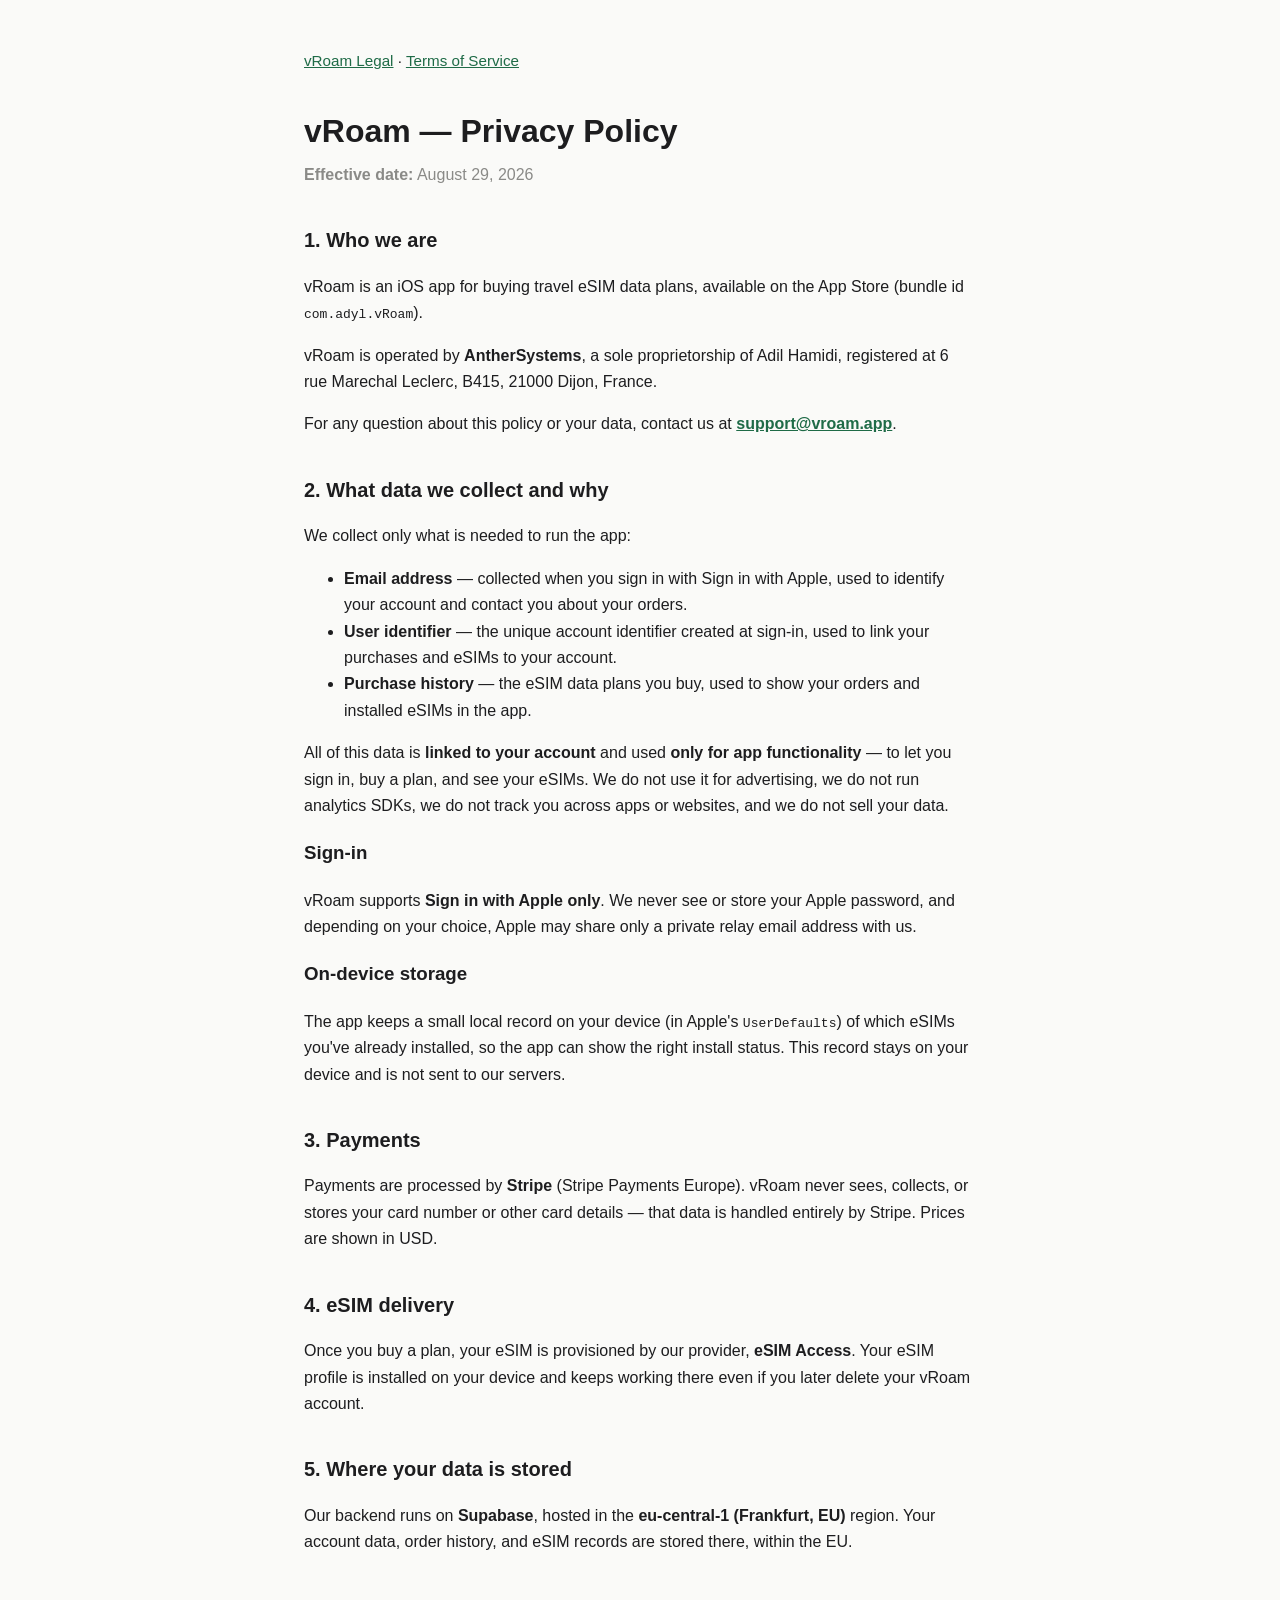
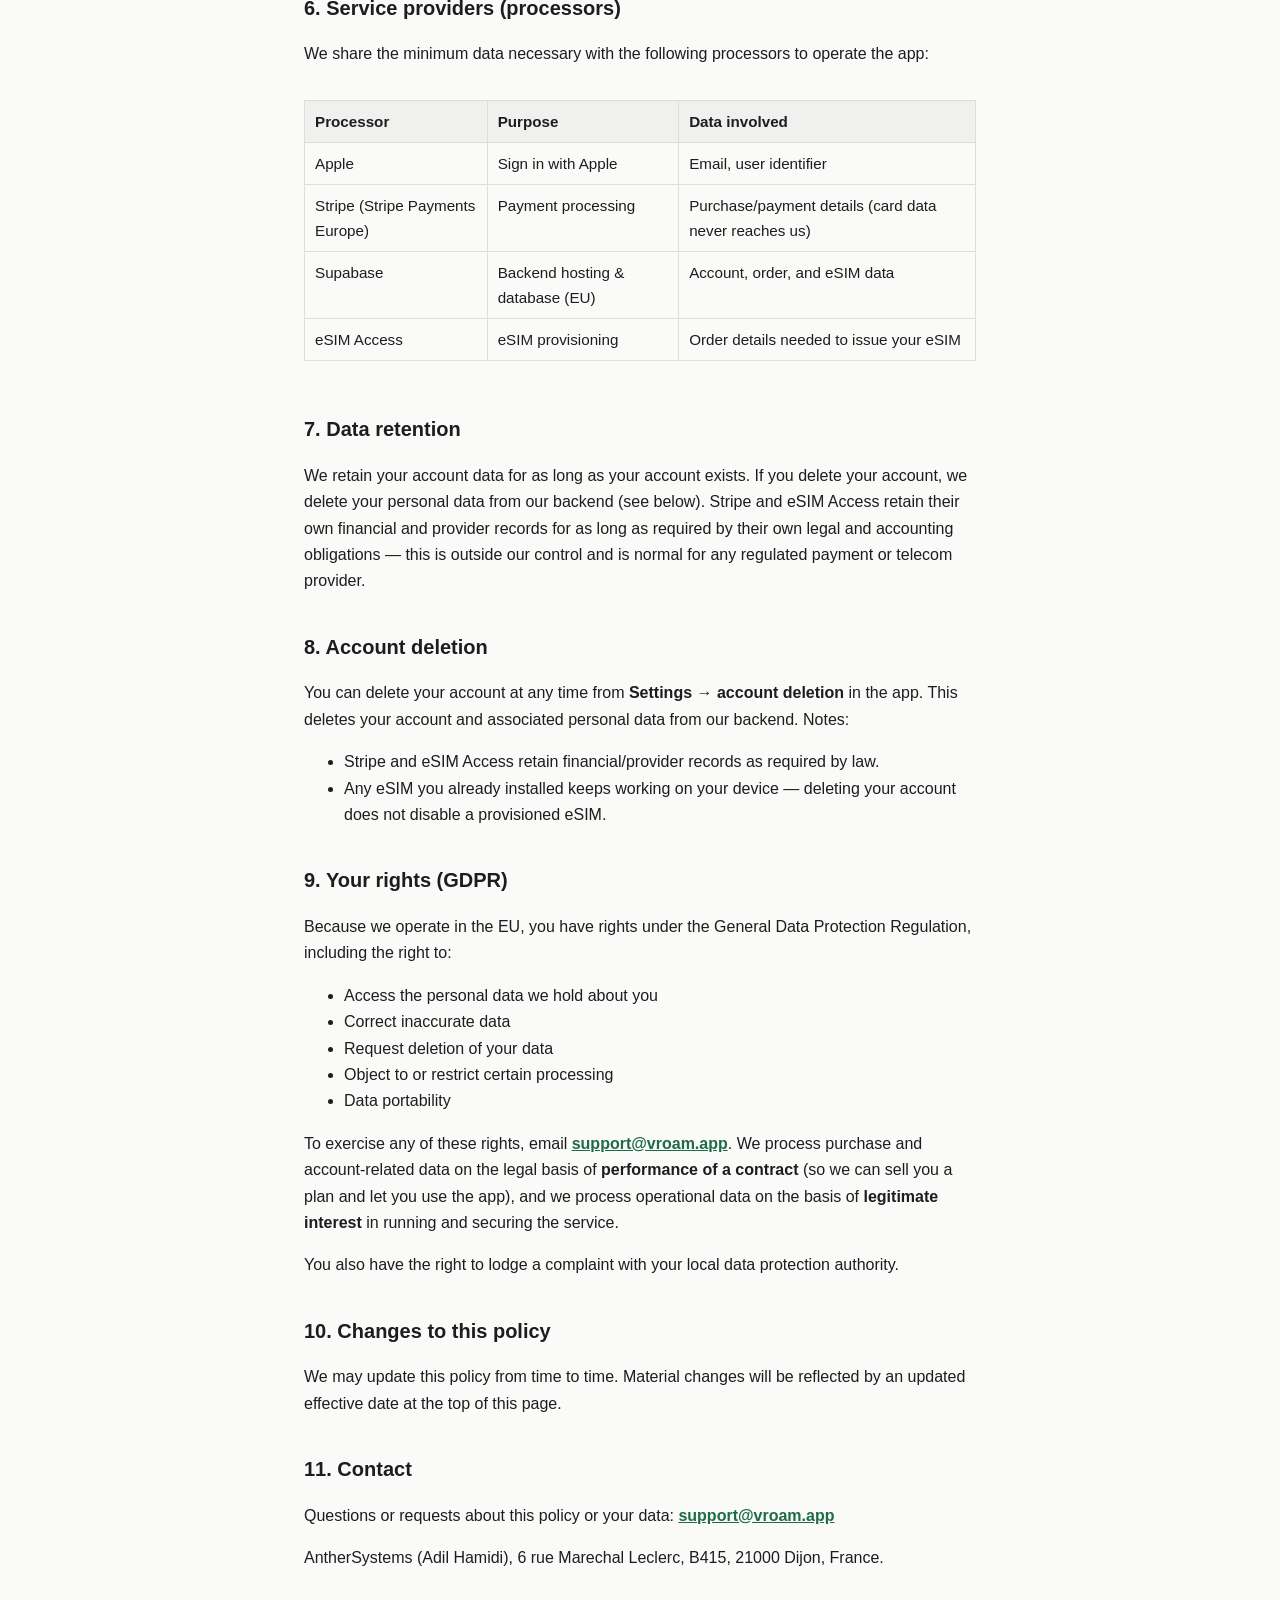
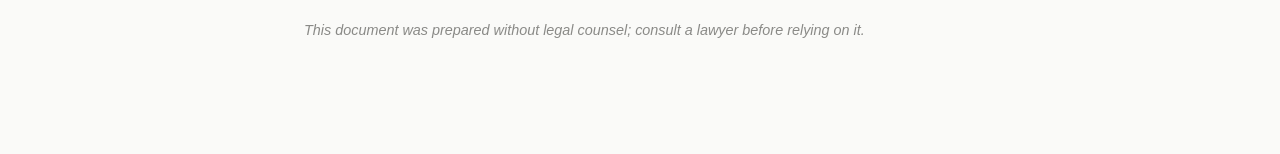
==== privacy.html @ 9c844764 "vRoam legal pages: privacy policy + terms of service" ====
<!DOCTYPE html>
<html lang="en">
<head>
<meta charset="utf-8">
<meta name="viewport" content="width=device-width, initial-scale=1">
<title>vRoam — Privacy Policy</title>
<link rel="stylesheet" href="style.css">
</head>
<body>
<main>
<nav class="nav"><a href="index.html">vRoam Legal</a> · <a href="terms.html">Terms of Service</a></nav>
<h1>vRoam — Privacy Policy</h1>
<p class="effective"><strong>Effective date:</strong> August 29, 2026</p>

<h2>1. Who we are</h2>
<p>vRoam is an iOS app for buying travel eSIM data plans, available on the App Store (bundle id <code>com.adyl.vRoam</code>).</p>
<p>vRoam is operated by <strong>AntherSystems</strong>, a sole proprietorship of Adil Hamidi, registered at 6 rue Marechal Leclerc, B415, 21000 Dijon, France.</p>
<p>For any question about this policy or your data, contact us at <a href="mailto:support@vroam.app"><strong>support@vroam.app</strong></a>.</p>

<h2>2. What data we collect and why</h2>
<p>We collect only what is needed to run the app:</p>
<ul>
<li><strong>Email address</strong> — collected when you sign in with Sign in with Apple, used to identify your account and contact you about your orders.</li>
<li><strong>User identifier</strong> — the unique account identifier created at sign-in, used to link your purchases and eSIMs to your account.</li>
<li><strong>Purchase history</strong> — the eSIM data plans you buy, used to show your orders and installed eSIMs in the app.</li>
</ul>
<p>All of this data is <strong>linked to your account</strong> and used <strong>only for app functionality</strong> — to let you sign in, buy a plan, and see your eSIMs. We do not use it for advertising, we do not run analytics SDKs, we do not track you across apps or websites, and we do not sell your data.</p>
<h3>Sign-in</h3>
<p>vRoam supports <strong>Sign in with Apple only</strong>. We never see or store your Apple password, and depending on your choice, Apple may share only a private relay email address with us.</p>
<h3>On-device storage</h3>
<p>The app keeps a small local record on your device (in Apple's <code>UserDefaults</code>) of which eSIMs you've already installed, so the app can show the right install status. This record stays on your device and is not sent to our servers.</p>

<h2>3. Payments</h2>
<p>Payments are processed by <strong>Stripe</strong> (Stripe Payments Europe). vRoam never sees, collects, or stores your card number or other card details — that data is handled entirely by Stripe. Prices are shown in USD.</p>

<h2>4. eSIM delivery</h2>
<p>Once you buy a plan, your eSIM is provisioned by our provider, <strong>eSIM Access</strong>. Your eSIM profile is installed on your device and keeps working there even if you later delete your vRoam account.</p>

<h2>5. Where your data is stored</h2>
<p>Our backend runs on <strong>Supabase</strong>, hosted in the <strong>eu-central-1 (Frankfurt, EU)</strong> region. Your account data, order history, and eSIM records are stored there, within the EU.</p>

<h2>6. Service providers (processors)</h2>
<p>We share the minimum data necessary with the following processors to operate the app:</p>
<div class="table-wrap">
<table>
<tr><th>Processor</th><th>Purpose</th><th>Data involved</th></tr>
<tr><td>Apple</td><td>Sign in with Apple</td><td>Email, user identifier</td></tr>
<tr><td>Stripe (Stripe Payments Europe)</td><td>Payment processing</td><td>Purchase/payment details (card data never reaches us)</td></tr>
<tr><td>Supabase</td><td>Backend hosting &amp; database (EU)</td><td>Account, order, and eSIM data</td></tr>
<tr><td>eSIM Access</td><td>eSIM provisioning</td><td>Order details needed to issue your eSIM</td></tr>
</table>
</div>

<h2>7. Data retention</h2>
<p>We retain your account data for as long as your account exists. If you delete your account, we delete your personal data from our backend (see below). Stripe and eSIM Access retain their own financial and provider records for as long as required by their own legal and accounting obligations — this is outside our control and is normal for any regulated payment or telecom provider.</p>

<h2>8. Account deletion</h2>
<p>You can delete your account at any time from <strong>Settings → account deletion</strong> in the app. This deletes your account and associated personal data from our backend. Notes:</p>
<ul>
<li>Stripe and eSIM Access retain financial/provider records as required by law.</li>
<li>Any eSIM you already installed keeps working on your device — deleting your account does not disable a provisioned eSIM.</li>
</ul>

<h2>9. Your rights (GDPR)</h2>
<p>Because we operate in the EU, you have rights under the General Data Protection Regulation, including the right to:</p>
<ul>
<li>Access the personal data we hold about you</li>
<li>Correct inaccurate data</li>
<li>Request deletion of your data</li>
<li>Object to or restrict certain processing</li>
<li>Data portability</li>
</ul>
<p>To exercise any of these rights, email <a href="mailto:support@vroam.app"><strong>support@vroam.app</strong></a>. We process purchase and account-related data on the legal basis of <strong>performance of a contract</strong> (so we can sell you a plan and let you use the app), and we process operational data on the basis of <strong>legitimate interest</strong> in running and securing the service.</p>
<p>You also have the right to lodge a complaint with your local data protection authority.</p>

<h2>10. Changes to this policy</h2>
<p>We may update this policy from time to time. Material changes will be reflected by an updated effective date at the top of this page.</p>

<h2>11. Contact</h2>
<p>Questions or requests about this policy or your data: <a href="mailto:support@vroam.app"><strong>support@vroam.app</strong></a></p>
<p>AntherSystems (Adil Hamidi), 6 rue Marechal Leclerc, B415, 21000 Dijon, France.</p>

<p class="disclaimer">This document was prepared without legal counsel; consult a lawyer before relying on it.</p>
</main>
</body>
</html>
---- style.css ----
:root { color-scheme: light dark; }
* { box-sizing: border-box; }
body {
  margin: 0;
  font-family: -apple-system, BlinkMacSystemFont, "Segoe UI", Roboto, Helvetica, Arial, sans-serif;
  line-height: 1.65;
  color: #1d1d1f;
  background: #fafaf8;
}
@media (prefers-color-scheme: dark) {
  body { color: #e8e8e6; background: #161615; }
  a { color: #7fb69b; }
  table, th, td { border-color: #3a3a38 !important; }
  th { background: #242422 !important; }
  .footer, .disclaimer { color: #9a9a97 !important; }
}
main { max-width: 720px; margin: 0 auto; padding: 48px 24px 96px; }
h1 { font-size: 2rem; margin-bottom: 0.25rem; }
h2 { font-size: 1.25rem; margin-top: 2.25rem; }
a { color: #1f6b47; }
.effective { color: #8a8a87; margin-top: 0; }
table { border-collapse: collapse; width: 100%; margin: 1rem 0; font-size: 0.95rem; }
th, td { border: 1px solid #ddd; padding: 8px 10px; text-align: left; vertical-align: top; }
th { background: #f0f0ee; }
.table-wrap { overflow-x: auto; }
.nav { margin-bottom: 2rem; font-size: 0.95rem; }
.disclaimer { margin-top: 3rem; font-style: italic; color: #8a8a87; font-size: 0.9rem; }
.footer { margin-top: 1rem; color: #8a8a87; font-size: 0.9rem; }
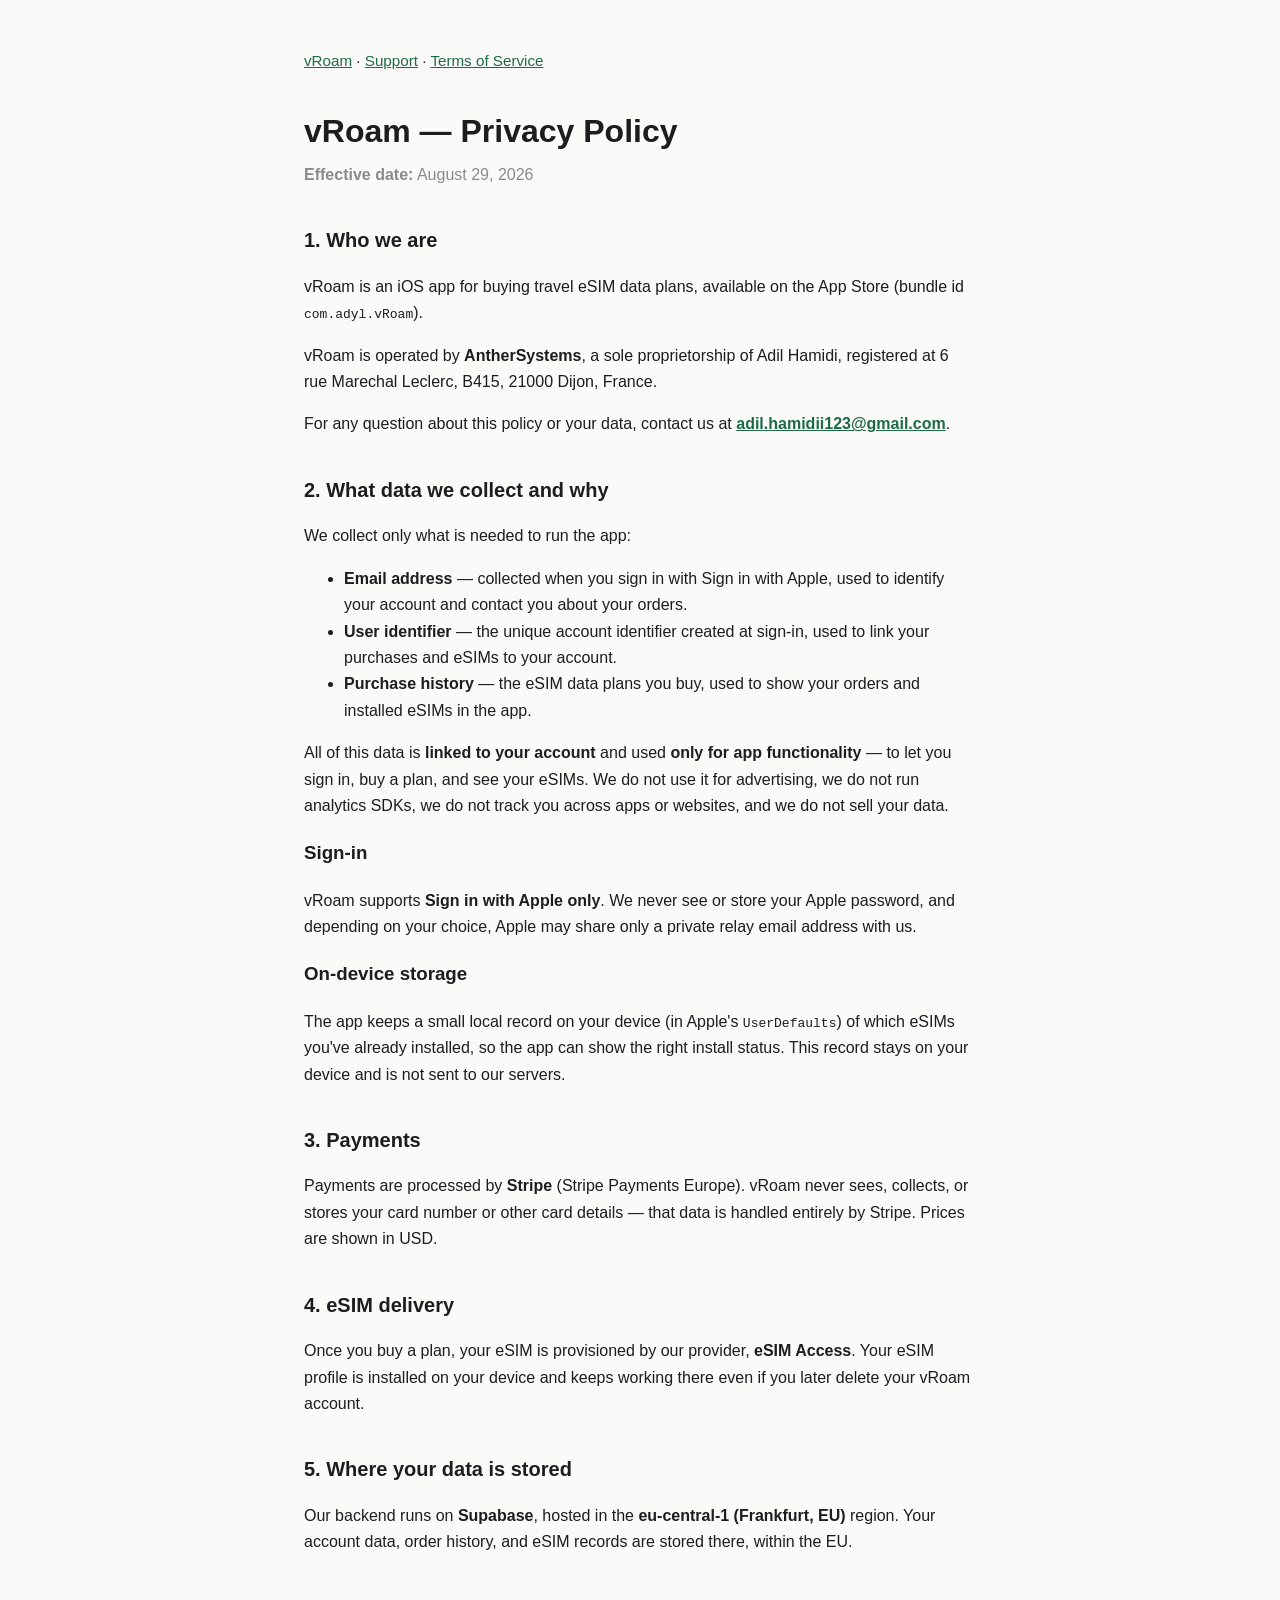
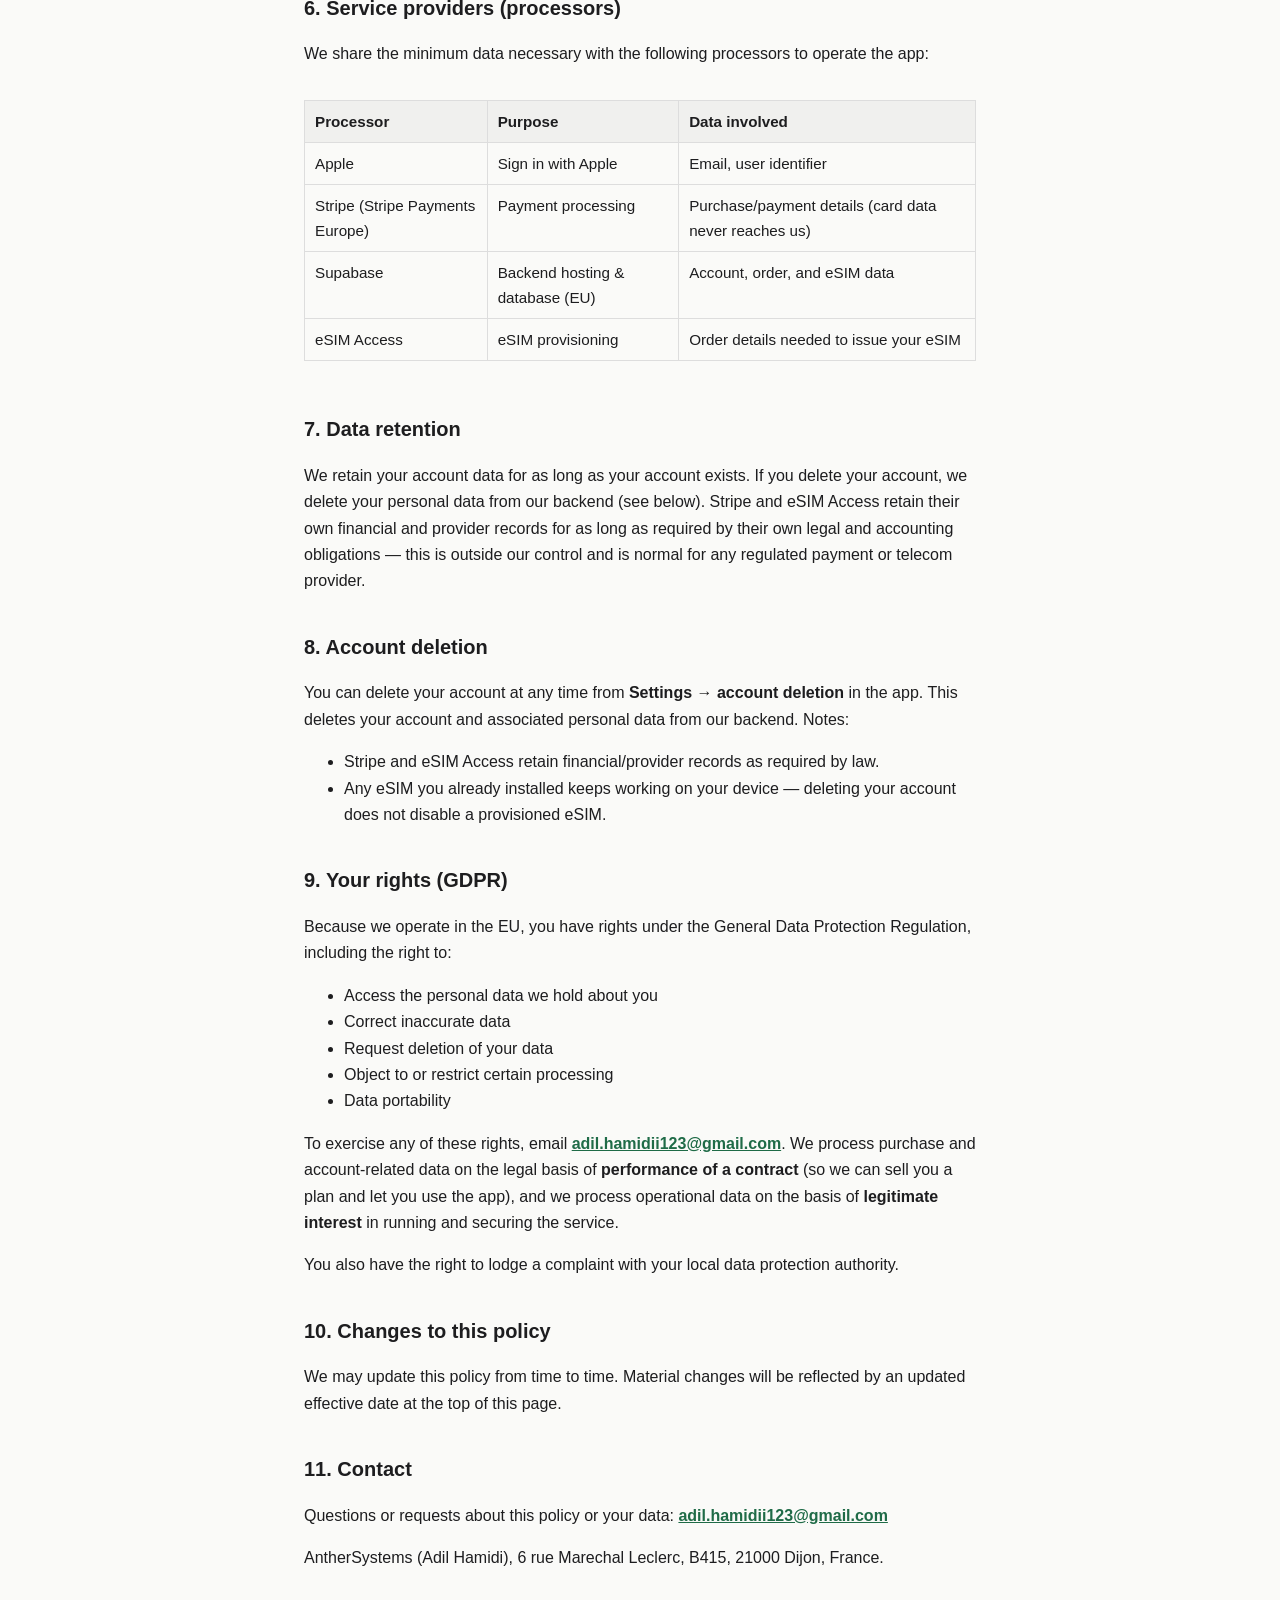
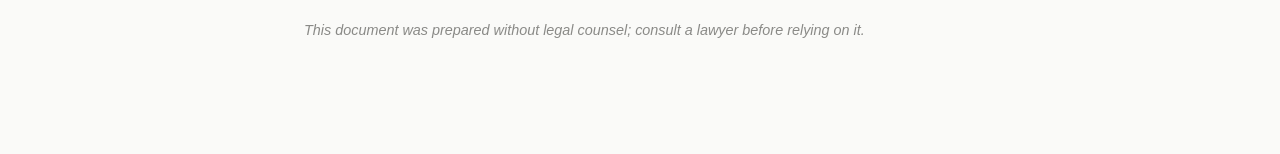
==== commit 4f0c0caa: "feat: add support page; fix unreachable contact email The privacy policy and terms both directed use" ====
--- a/privacy.html
+++ b/privacy.html
@@ -8,14 +8,14 @@
 </head>
 <body>
 <main>
-<nav class="nav"><a href="index.html">vRoam Legal</a> · <a href="terms.html">Terms of Service</a></nav>
+<nav class="nav"><a href="index.html">vRoam</a> · <a href="support.html">Support</a> · <a href="terms.html">Terms of Service</a></nav>
 <h1>vRoam — Privacy Policy</h1>
 <p class="effective"><strong>Effective date:</strong> August 29, 2026</p>
 
 <h2>1. Who we are</h2>
 <p>vRoam is an iOS app for buying travel eSIM data plans, available on the App Store (bundle id <code>com.adyl.vRoam</code>).</p>
 <p>vRoam is operated by <strong>AntherSystems</strong>, a sole proprietorship of Adil Hamidi, registered at 6 rue Marechal Leclerc, B415, 21000 Dijon, France.</p>
-<p>For any question about this policy or your data, contact us at <a href="mailto:support@vroam.app"><strong>support@vroam.app</strong></a>.</p>
+<p>For any question about this policy or your data, contact us at <a href="mailto:adil.hamidii123@gmail.com"><strong>adil.hamidii123@gmail.com</strong></a>.</p>
 
 <h2>2. What data we collect and why</h2>
 <p>We collect only what is needed to run the app:</p>
@@ -70,14 +70,14 @@
 <li>Object to or restrict certain processing</li>
 <li>Data portability</li>
 </ul>
-<p>To exercise any of these rights, email <a href="mailto:support@vroam.app"><strong>support@vroam.app</strong></a>. We process purchase and account-related data on the legal basis of <strong>performance of a contract</strong> (so we can sell you a plan and let you use the app), and we process operational data on the basis of <strong>legitimate interest</strong> in running and securing the service.</p>
+<p>To exercise any of these rights, email <a href="mailto:adil.hamidii123@gmail.com"><strong>adil.hamidii123@gmail.com</strong></a>. We process purchase and account-related data on the legal basis of <strong>performance of a contract</strong> (so we can sell you a plan and let you use the app), and we process operational data on the basis of <strong>legitimate interest</strong> in running and securing the service.</p>
 <p>You also have the right to lodge a complaint with your local data protection authority.</p>
 
 <h2>10. Changes to this policy</h2>
 <p>We may update this policy from time to time. Material changes will be reflected by an updated effective date at the top of this page.</p>
 
 <h2>11. Contact</h2>
-<p>Questions or requests about this policy or your data: <a href="mailto:support@vroam.app"><strong>support@vroam.app</strong></a></p>
+<p>Questions or requests about this policy or your data: <a href="mailto:adil.hamidii123@gmail.com"><strong>adil.hamidii123@gmail.com</strong></a></p>
 <p>AntherSystems (Adil Hamidi), 6 rue Marechal Leclerc, B415, 21000 Dijon, France.</p>
 
 <p class="disclaimer">This document was prepared without legal counsel; consult a lawyer before relying on it.</p>
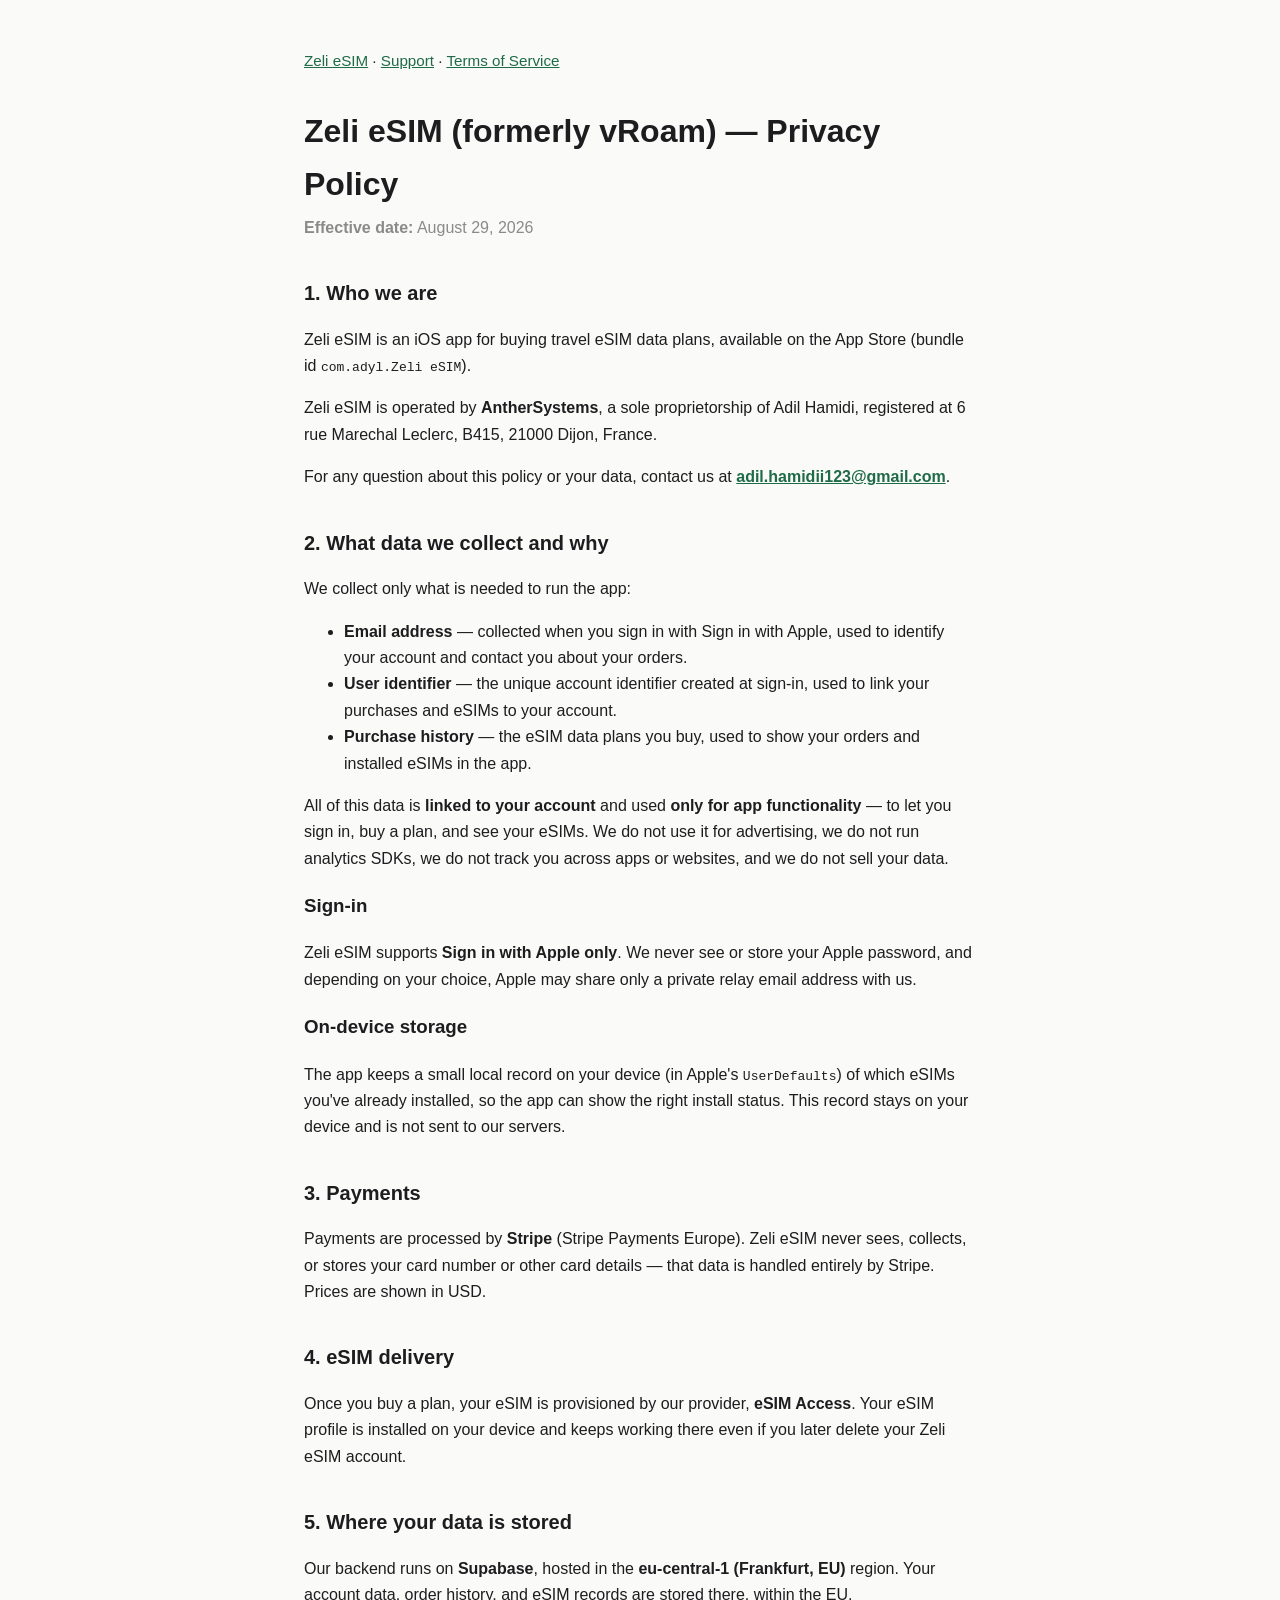
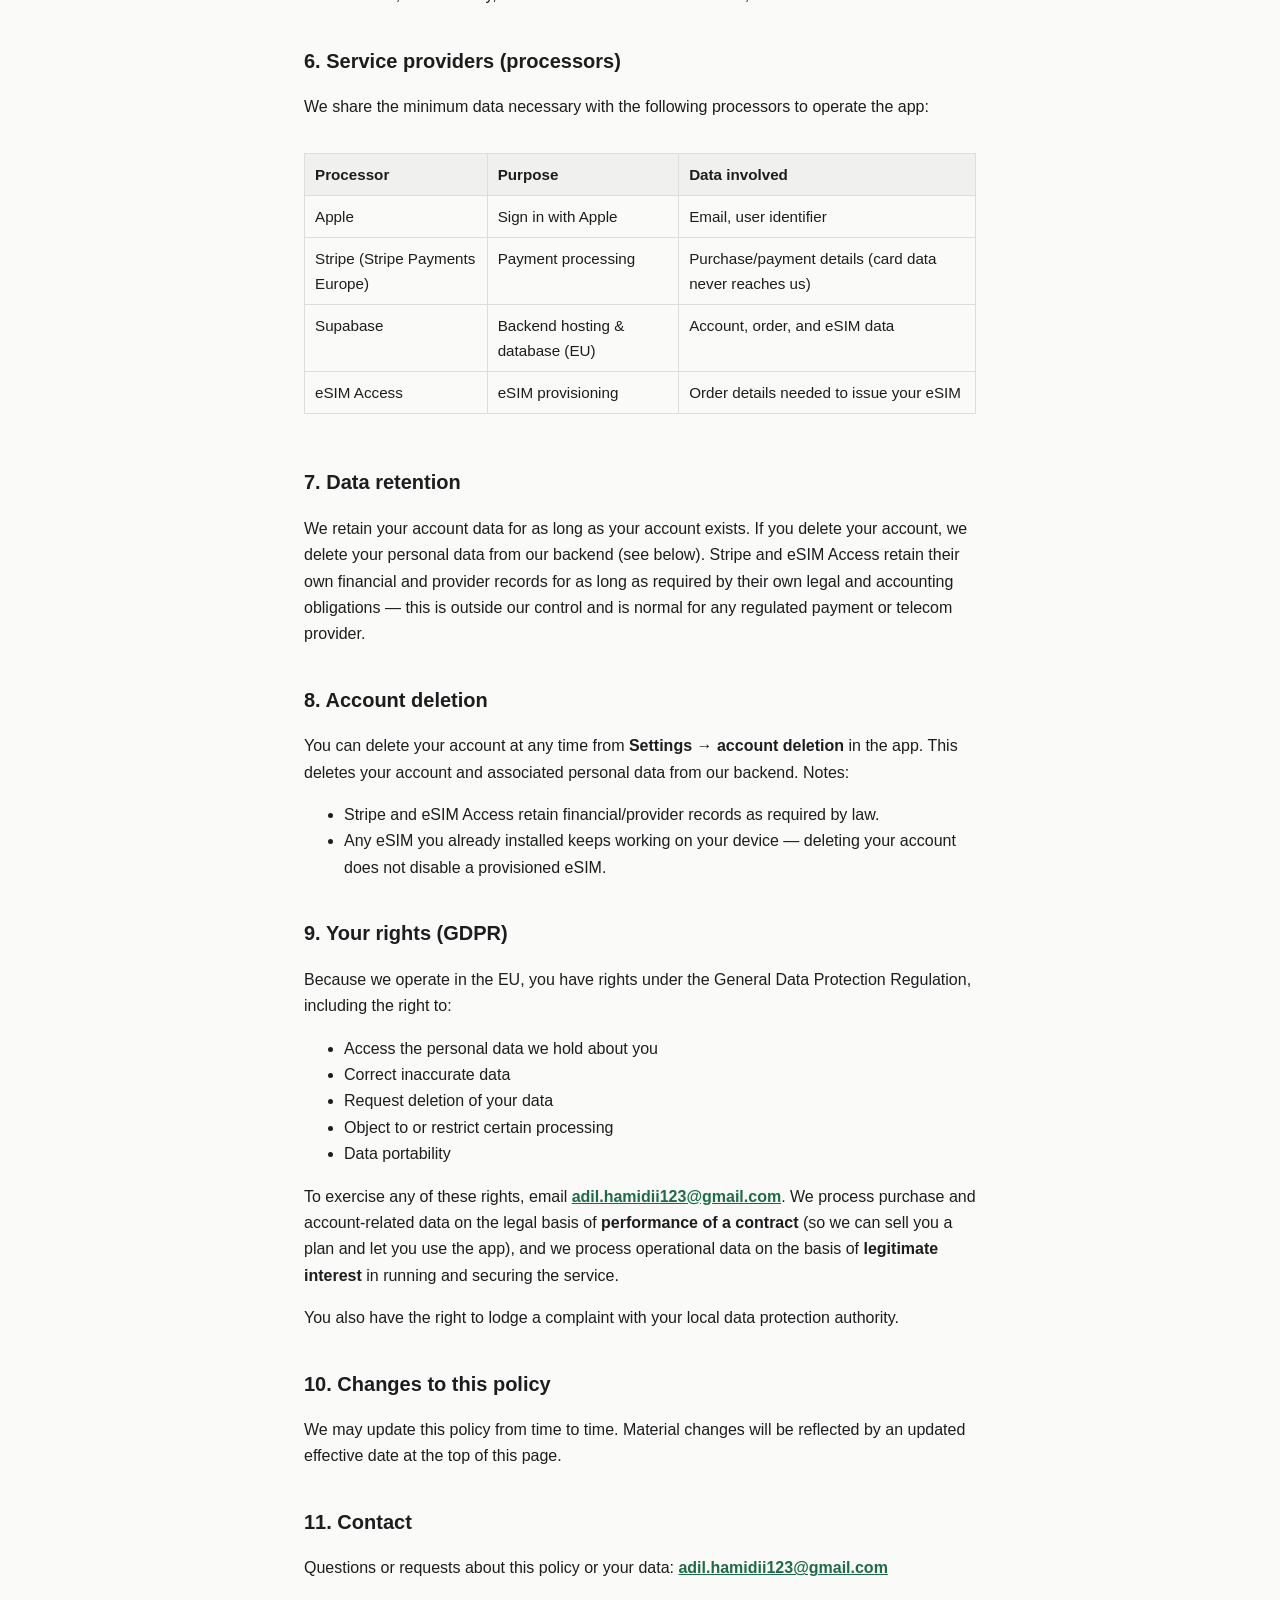
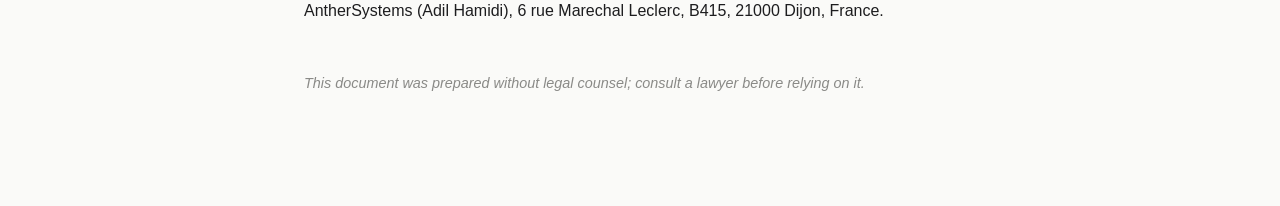
==== commit 457ecaa8: "Rename the app to Zeli eSIM (formerly vRoam); URLs unchanged Co-Authored-By: Claude Opus 5.5 (1M con" ====
--- a/privacy.html
+++ b/privacy.html
@@ -3,18 +3,18 @@
 <head>
 <meta charset="utf-8">
 <meta name="viewport" content="width=device-width, initial-scale=1">
-<title>vRoam — Privacy Policy</title>
+<title>Zeli eSIM — Privacy Policy</title>
 <link rel="stylesheet" href="style.css">
 </head>
 <body>
 <main>
-<nav class="nav"><a href="index.html">vRoam</a> · <a href="support.html">Support</a> · <a href="terms.html">Terms of Service</a></nav>
-<h1>vRoam — Privacy Policy</h1>
+<nav class="nav"><a href="index.html">Zeli eSIM</a> · <a href="support.html">Support</a> · <a href="terms.html">Terms of Service</a></nav>
+<h1>Zeli eSIM (formerly vRoam) — Privacy Policy</h1>
 <p class="effective"><strong>Effective date:</strong> August 29, 2026</p>
 
 <h2>1. Who we are</h2>
-<p>vRoam is an iOS app for buying travel eSIM data plans, available on the App Store (bundle id <code>com.adyl.vRoam</code>).</p>
-<p>vRoam is operated by <strong>AntherSystems</strong>, a sole proprietorship of Adil Hamidi, registered at 6 rue Marechal Leclerc, B415, 21000 Dijon, France.</p>
+<p>Zeli eSIM is an iOS app for buying travel eSIM data plans, available on the App Store (bundle id <code>com.adyl.Zeli eSIM</code>).</p>
+<p>Zeli eSIM is operated by <strong>AntherSystems</strong>, a sole proprietorship of Adil Hamidi, registered at 6 rue Marechal Leclerc, B415, 21000 Dijon, France.</p>
 <p>For any question about this policy or your data, contact us at <a href="mailto:adil.hamidii123@gmail.com"><strong>adil.hamidii123@gmail.com</strong></a>.</p>
 
 <h2>2. What data we collect and why</h2>
@@ -26,15 +26,15 @@
 </ul>
 <p>All of this data is <strong>linked to your account</strong> and used <strong>only for app functionality</strong> — to let you sign in, buy a plan, and see your eSIMs. We do not use it for advertising, we do not run analytics SDKs, we do not track you across apps or websites, and we do not sell your data.</p>
 <h3>Sign-in</h3>
-<p>vRoam supports <strong>Sign in with Apple only</strong>. We never see or store your Apple password, and depending on your choice, Apple may share only a private relay email address with us.</p>
+<p>Zeli eSIM supports <strong>Sign in with Apple only</strong>. We never see or store your Apple password, and depending on your choice, Apple may share only a private relay email address with us.</p>
 <h3>On-device storage</h3>
 <p>The app keeps a small local record on your device (in Apple's <code>UserDefaults</code>) of which eSIMs you've already installed, so the app can show the right install status. This record stays on your device and is not sent to our servers.</p>
 
 <h2>3. Payments</h2>
-<p>Payments are processed by <strong>Stripe</strong> (Stripe Payments Europe). vRoam never sees, collects, or stores your card number or other card details — that data is handled entirely by Stripe. Prices are shown in USD.</p>
+<p>Payments are processed by <strong>Stripe</strong> (Stripe Payments Europe). Zeli eSIM never sees, collects, or stores your card number or other card details — that data is handled entirely by Stripe. Prices are shown in USD.</p>
 
 <h2>4. eSIM delivery</h2>
-<p>Once you buy a plan, your eSIM is provisioned by our provider, <strong>eSIM Access</strong>. Your eSIM profile is installed on your device and keeps working there even if you later delete your vRoam account.</p>
+<p>Once you buy a plan, your eSIM is provisioned by our provider, <strong>eSIM Access</strong>. Your eSIM profile is installed on your device and keeps working there even if you later delete your Zeli eSIM account.</p>
 
 <h2>5. Where your data is stored</h2>
 <p>Our backend runs on <strong>Supabase</strong>, hosted in the <strong>eu-central-1 (Frankfurt, EU)</strong> region. Your account data, order history, and eSIM records are stored there, within the EU.</p>
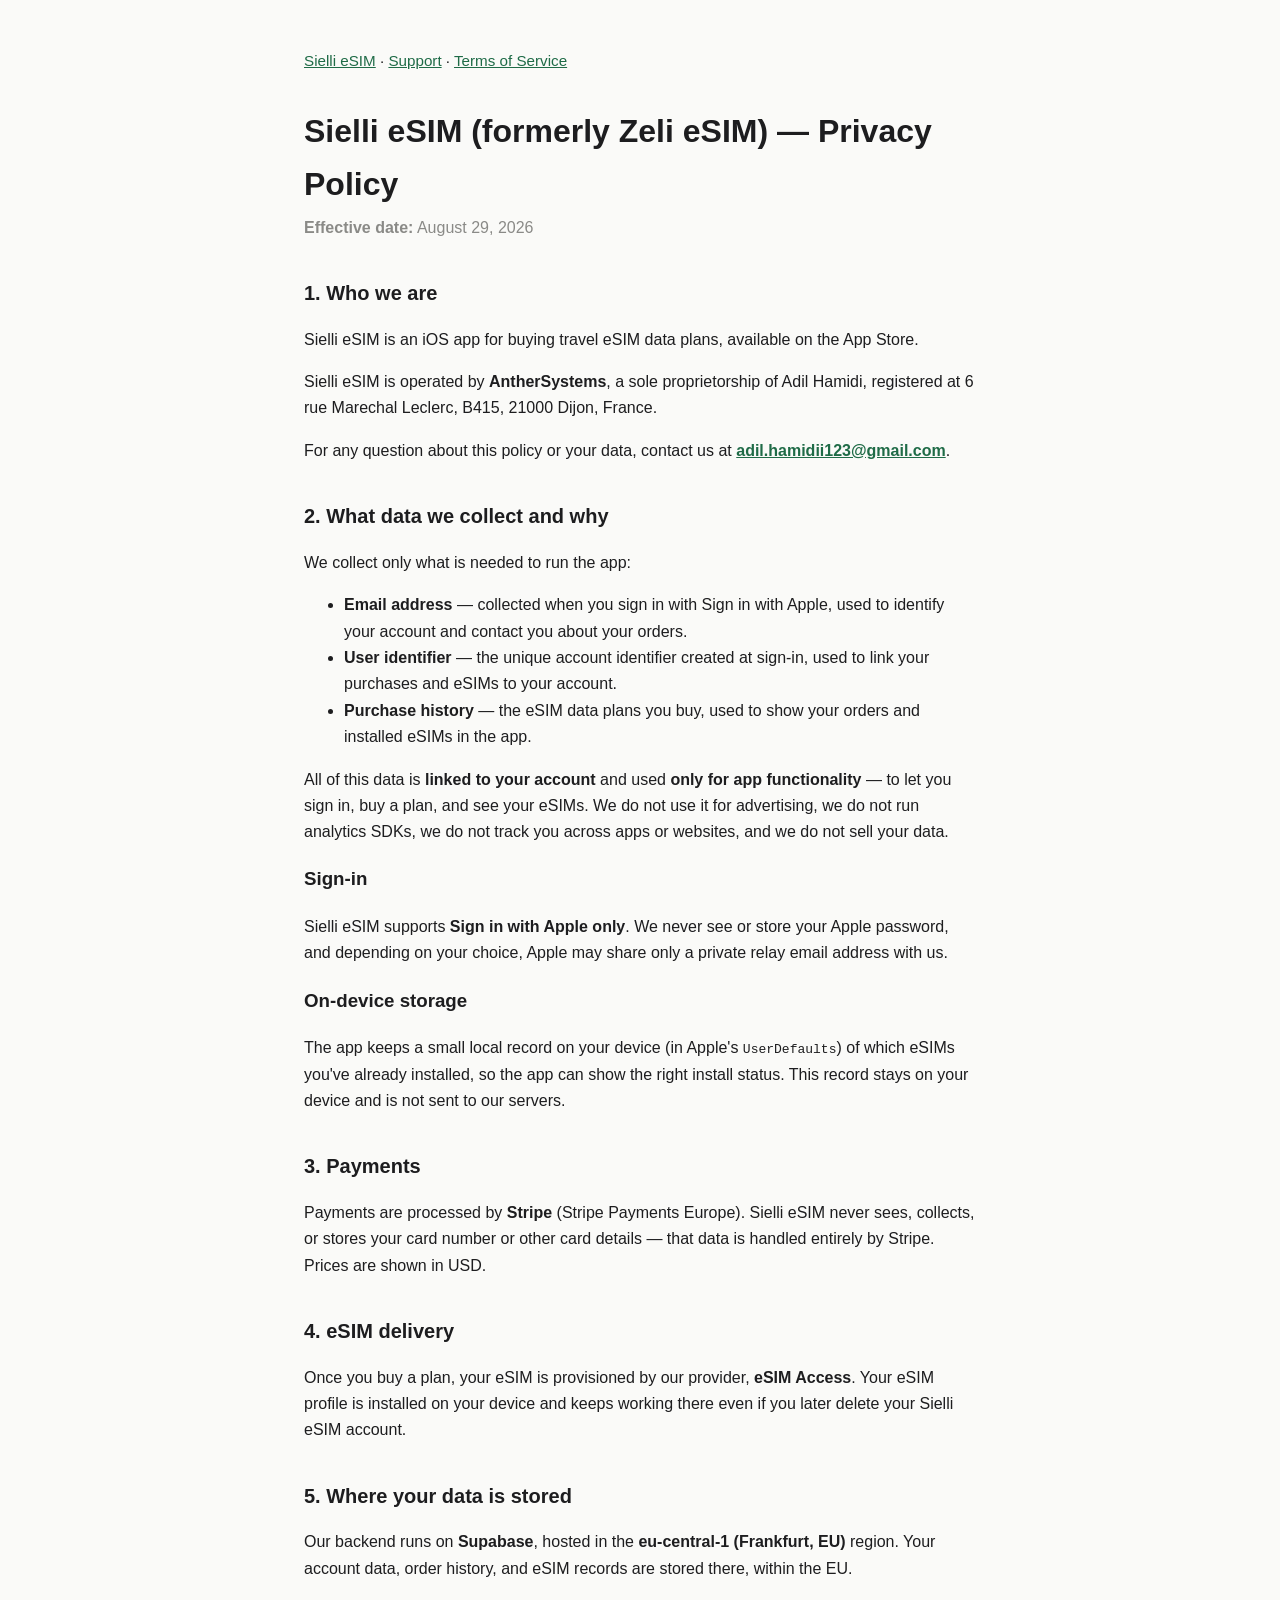
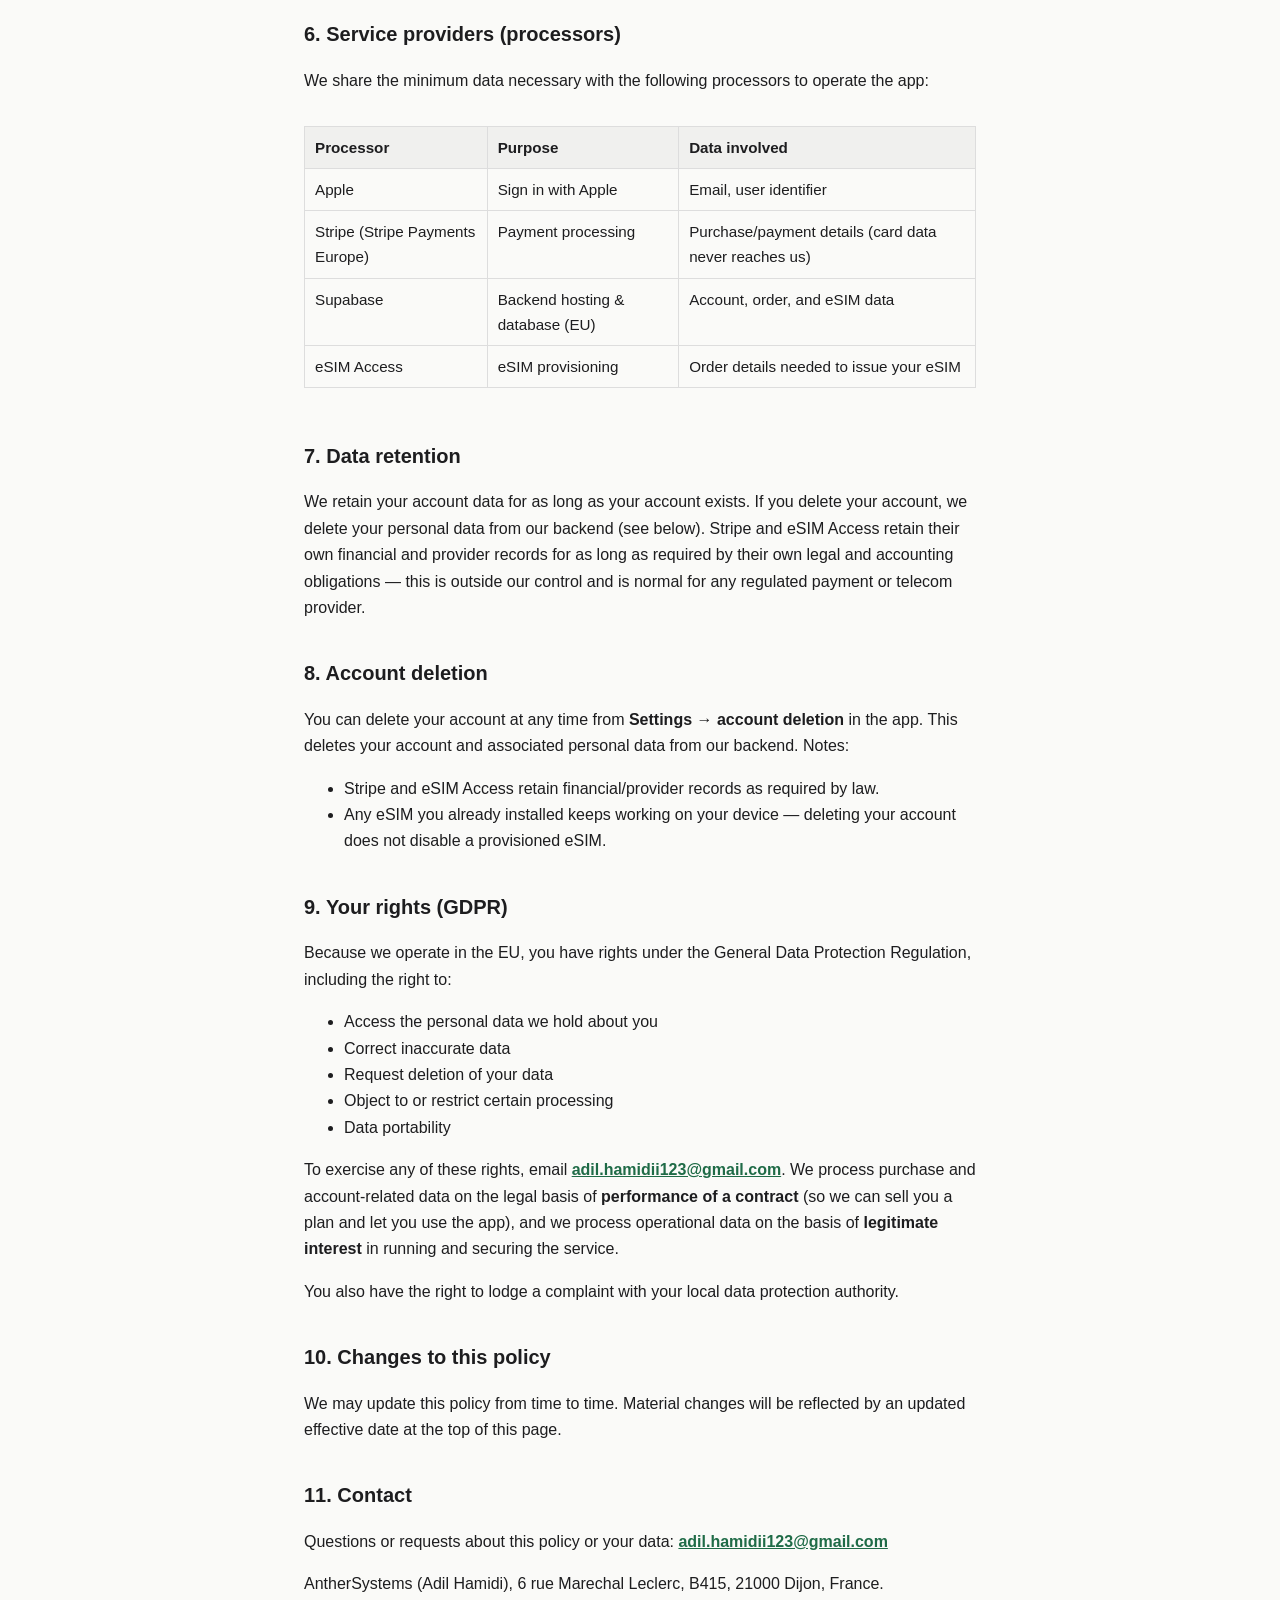
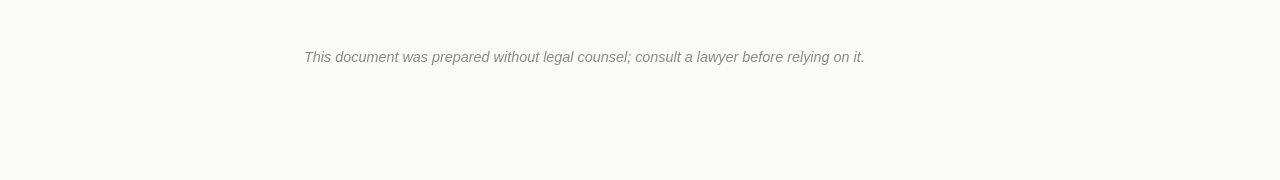
==== commit 014a00c0: "Retitle legal pages to Sielli eSIM (formerly Zeli eSIM); drop the vRoam name Product name only; URLs" ====
--- a/privacy.html
+++ b/privacy.html
@@ -3,18 +3,18 @@
 <head>
 <meta charset="utf-8">
 <meta name="viewport" content="width=device-width, initial-scale=1">
-<title>Zeli eSIM — Privacy Policy</title>
+<title>Sielli eSIM — Privacy Policy</title>
 <link rel="stylesheet" href="style.css">
 </head>
 <body>
 <main>
-<nav class="nav"><a href="index.html">Zeli eSIM</a> · <a href="support.html">Support</a> · <a href="terms.html">Terms of Service</a></nav>
-<h1>Zeli eSIM (formerly vRoam) — Privacy Policy</h1>
+<nav class="nav"><a href="index.html">Sielli eSIM</a> · <a href="support.html">Support</a> · <a href="terms.html">Terms of Service</a></nav>
+<h1>Sielli eSIM (formerly Zeli eSIM) — Privacy Policy</h1>
 <p class="effective"><strong>Effective date:</strong> August 29, 2026</p>
 
 <h2>1. Who we are</h2>
-<p>Zeli eSIM is an iOS app for buying travel eSIM data plans, available on the App Store (bundle id <code>com.adyl.Zeli eSIM</code>).</p>
-<p>Zeli eSIM is operated by <strong>AntherSystems</strong>, a sole proprietorship of Adil Hamidi, registered at 6 rue Marechal Leclerc, B415, 21000 Dijon, France.</p>
+<p>Sielli eSIM is an iOS app for buying travel eSIM data plans, available on the App Store.</p>
+<p>Sielli eSIM is operated by <strong>AntherSystems</strong>, a sole proprietorship of Adil Hamidi, registered at 6 rue Marechal Leclerc, B415, 21000 Dijon, France.</p>
 <p>For any question about this policy or your data, contact us at <a href="mailto:adil.hamidii123@gmail.com"><strong>adil.hamidii123@gmail.com</strong></a>.</p>
 
 <h2>2. What data we collect and why</h2>
@@ -26,15 +26,15 @@
 </ul>
 <p>All of this data is <strong>linked to your account</strong> and used <strong>only for app functionality</strong> — to let you sign in, buy a plan, and see your eSIMs. We do not use it for advertising, we do not run analytics SDKs, we do not track you across apps or websites, and we do not sell your data.</p>
 <h3>Sign-in</h3>
-<p>Zeli eSIM supports <strong>Sign in with Apple only</strong>. We never see or store your Apple password, and depending on your choice, Apple may share only a private relay email address with us.</p>
+<p>Sielli eSIM supports <strong>Sign in with Apple only</strong>. We never see or store your Apple password, and depending on your choice, Apple may share only a private relay email address with us.</p>
 <h3>On-device storage</h3>
 <p>The app keeps a small local record on your device (in Apple's <code>UserDefaults</code>) of which eSIMs you've already installed, so the app can show the right install status. This record stays on your device and is not sent to our servers.</p>
 
 <h2>3. Payments</h2>
-<p>Payments are processed by <strong>Stripe</strong> (Stripe Payments Europe). Zeli eSIM never sees, collects, or stores your card number or other card details — that data is handled entirely by Stripe. Prices are shown in USD.</p>
+<p>Payments are processed by <strong>Stripe</strong> (Stripe Payments Europe). Sielli eSIM never sees, collects, or stores your card number or other card details — that data is handled entirely by Stripe. Prices are shown in USD.</p>
 
 <h2>4. eSIM delivery</h2>
-<p>Once you buy a plan, your eSIM is provisioned by our provider, <strong>eSIM Access</strong>. Your eSIM profile is installed on your device and keeps working there even if you later delete your Zeli eSIM account.</p>
+<p>Once you buy a plan, your eSIM is provisioned by our provider, <strong>eSIM Access</strong>. Your eSIM profile is installed on your device and keeps working there even if you later delete your Sielli eSIM account.</p>
 
 <h2>5. Where your data is stored</h2>
 <p>Our backend runs on <strong>Supabase</strong>, hosted in the <strong>eu-central-1 (Frankfurt, EU)</strong> region. Your account data, order history, and eSIM records are stored there, within the EU.</p>
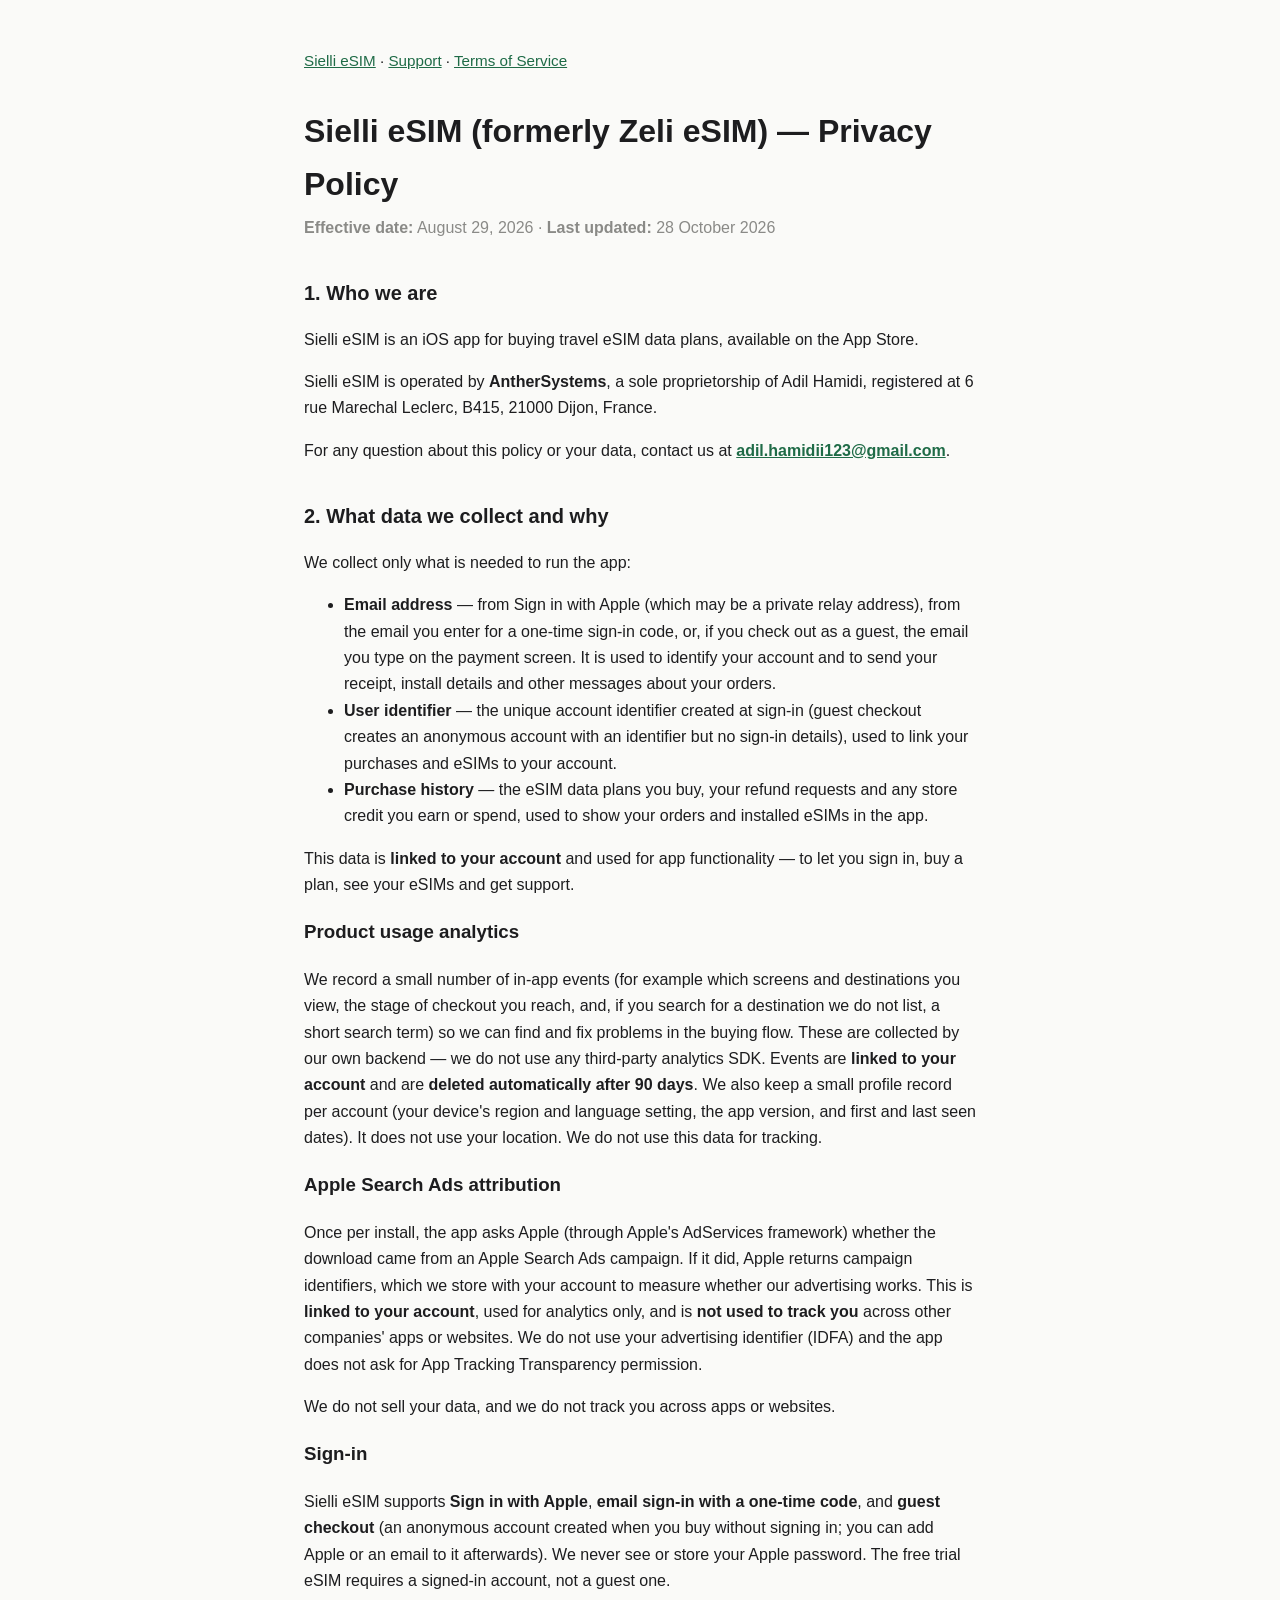
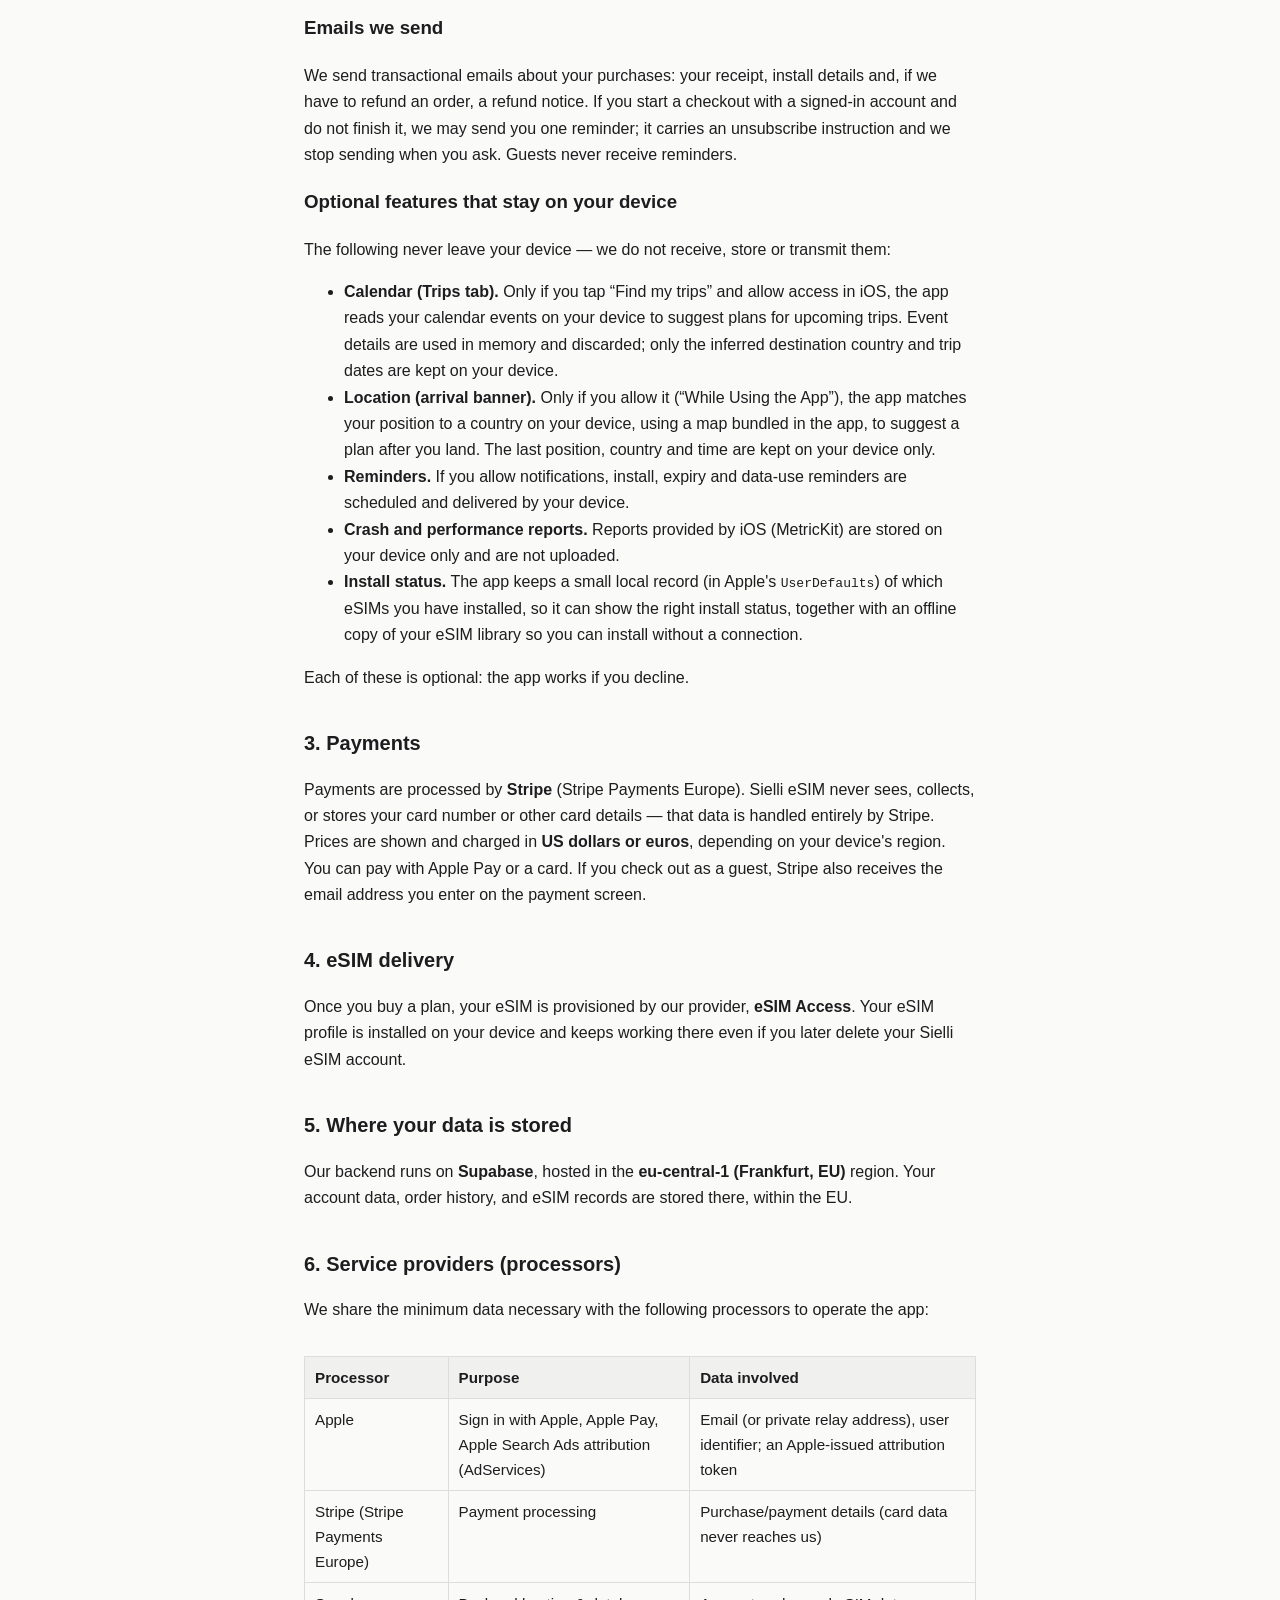
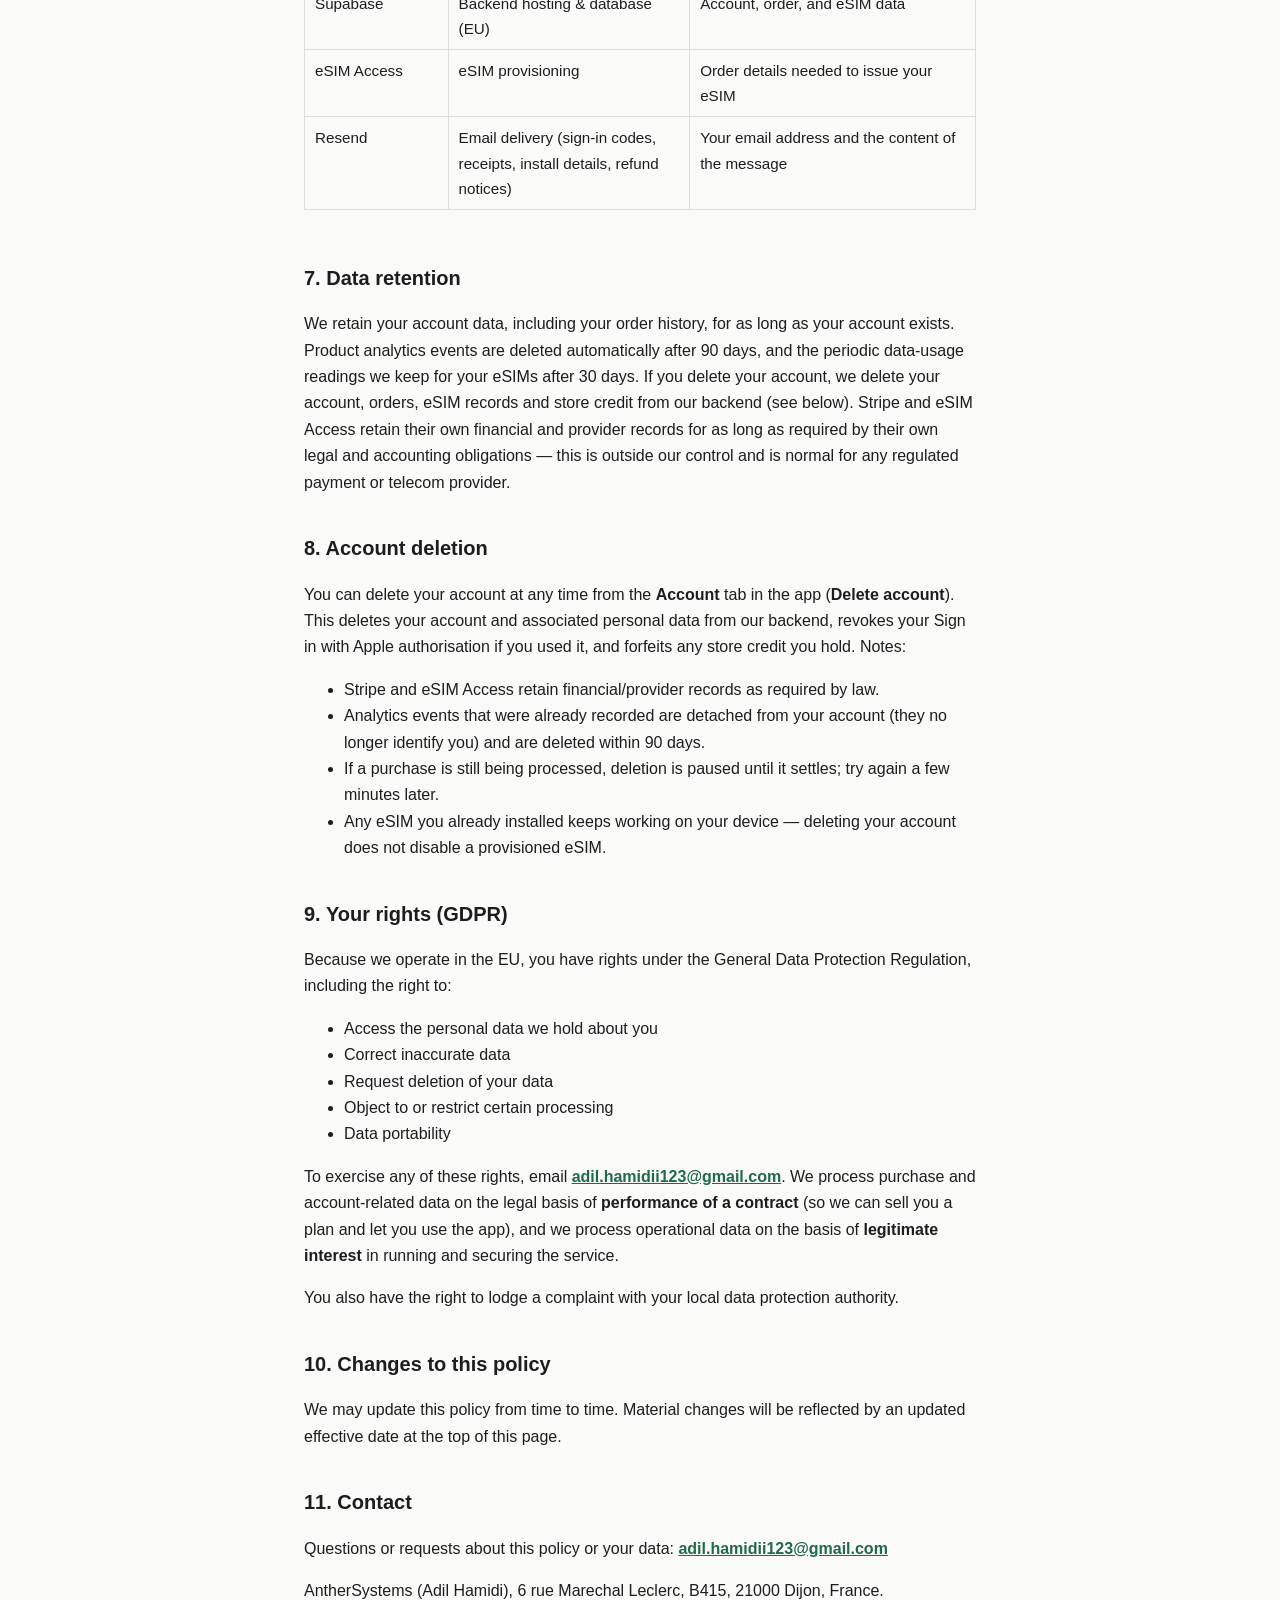
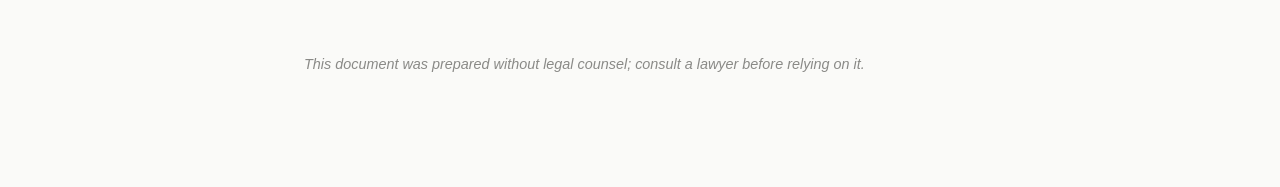
==== commit b4791ab6: "Refresh privacy, terms and support pages to match the current app Sign-in routes (Apple, email code," ====
--- a/privacy.html
+++ b/privacy.html
@@ -10,7 +10,7 @@
 <main>
 <nav class="nav"><a href="index.html">Sielli eSIM</a> · <a href="support.html">Support</a> · <a href="terms.html">Terms of Service</a></nav>
 <h1>Sielli eSIM (formerly Zeli eSIM) — Privacy Policy</h1>
-<p class="effective"><strong>Effective date:</strong> August 29, 2026</p>
+<p class="effective"><strong>Effective date:</strong> August 29, 2026 · <strong>Last updated:</strong> 28 October 2026</p>
 
 <h2>1. Who we are</h2>
 <p>Sielli eSIM is an iOS app for buying travel eSIM data plans, available on the App Store.</p>
@@ -20,18 +20,33 @@
 <h2>2. What data we collect and why</h2>
 <p>We collect only what is needed to run the app:</p>
 <ul>
-<li><strong>Email address</strong> — collected when you sign in with Sign in with Apple, used to identify your account and contact you about your orders.</li>
-<li><strong>User identifier</strong> — the unique account identifier created at sign-in, used to link your purchases and eSIMs to your account.</li>
-<li><strong>Purchase history</strong> — the eSIM data plans you buy, used to show your orders and installed eSIMs in the app.</li>
+<li><strong>Email address</strong> — from Sign in with Apple (which may be a private relay address), from the email you enter for a one-time sign-in code, or, if you check out as a guest, the email you type on the payment screen. It is used to identify your account and to send your receipt, install details and other messages about your orders.</li>
+<li><strong>User identifier</strong> — the unique account identifier created at sign-in (guest checkout creates an anonymous account with an identifier but no sign-in details), used to link your purchases and eSIMs to your account.</li>
+<li><strong>Purchase history</strong> — the eSIM data plans you buy, your refund requests and any store credit you earn or spend, used to show your orders and installed eSIMs in the app.</li>
 </ul>
-<p>All of this data is <strong>linked to your account</strong> and used <strong>only for app functionality</strong> — to let you sign in, buy a plan, and see your eSIMs. We do not use it for advertising, we do not run analytics SDKs, we do not track you across apps or websites, and we do not sell your data.</p>
+<p>This data is <strong>linked to your account</strong> and used for app functionality — to let you sign in, buy a plan, see your eSIMs and get support.</p>
+<h3>Product usage analytics</h3>
+<p>We record a small number of in-app events (for example which screens and destinations you view, the stage of checkout you reach, and, if you search for a destination we do not list, a short search term) so we can find and fix problems in the buying flow. These are collected by our own backend — we do not use any third-party analytics SDK. Events are <strong>linked to your account</strong> and are <strong>deleted automatically after 90 days</strong>. We also keep a small profile record per account (your device's region and language setting, the app version, and first and last seen dates). It does not use your location. We do not use this data for tracking.</p>
+<h3>Apple Search Ads attribution</h3>
+<p>Once per install, the app asks Apple (through Apple's AdServices framework) whether the download came from an Apple Search Ads campaign. If it did, Apple returns campaign identifiers, which we store with your account to measure whether our advertising works. This is <strong>linked to your account</strong>, used for analytics only, and is <strong>not used to track you</strong> across other companies' apps or websites. We do not use your advertising identifier (IDFA) and the app does not ask for App Tracking Transparency permission.</p>
+<p>We do not sell your data, and we do not track you across apps or websites.</p>
 <h3>Sign-in</h3>
-<p>Sielli eSIM supports <strong>Sign in with Apple only</strong>. We never see or store your Apple password, and depending on your choice, Apple may share only a private relay email address with us.</p>
-<h3>On-device storage</h3>
-<p>The app keeps a small local record on your device (in Apple's <code>UserDefaults</code>) of which eSIMs you've already installed, so the app can show the right install status. This record stays on your device and is not sent to our servers.</p>
+<p>Sielli eSIM supports <strong>Sign in with Apple</strong>, <strong>email sign-in with a one-time code</strong>, and <strong>guest checkout</strong> (an anonymous account created when you buy without signing in; you can add Apple or an email to it afterwards). We never see or store your Apple password. The free trial eSIM requires a signed-in account, not a guest one.</p>
+<h3>Emails we send</h3>
+<p>We send transactional emails about your purchases: your receipt, install details and, if we have to refund an order, a refund notice. If you start a checkout with a signed-in account and do not finish it, we may send you one reminder; it carries an unsubscribe instruction and we stop sending when you ask. Guests never receive reminders.</p>
+<h3>Optional features that stay on your device</h3>
+<p>The following never leave your device — we do not receive, store or transmit them:</p>
+<ul>
+<li><strong>Calendar (Trips tab).</strong> Only if you tap “Find my trips” and allow access in iOS, the app reads your calendar events on your device to suggest plans for upcoming trips. Event details are used in memory and discarded; only the inferred destination country and trip dates are kept on your device.</li>
+<li><strong>Location (arrival banner).</strong> Only if you allow it (“While Using the App”), the app matches your position to a country on your device, using a map bundled in the app, to suggest a plan after you land. The last position, country and time are kept on your device only.</li>
+<li><strong>Reminders.</strong> If you allow notifications, install, expiry and data-use reminders are scheduled and delivered by your device.</li>
+<li><strong>Crash and performance reports.</strong> Reports provided by iOS (MetricKit) are stored on your device only and are not uploaded.</li>
+<li><strong>Install status.</strong> The app keeps a small local record (in Apple's <code>UserDefaults</code>) of which eSIMs you have installed, so it can show the right install status, together with an offline copy of your eSIM library so you can install without a connection.</li>
+</ul>
+<p>Each of these is optional: the app works if you decline.</p>
 
 <h2>3. Payments</h2>
-<p>Payments are processed by <strong>Stripe</strong> (Stripe Payments Europe). Sielli eSIM never sees, collects, or stores your card number or other card details — that data is handled entirely by Stripe. Prices are shown in USD.</p>
+<p>Payments are processed by <strong>Stripe</strong> (Stripe Payments Europe). Sielli eSIM never sees, collects, or stores your card number or other card details — that data is handled entirely by Stripe. Prices are shown and charged in <strong>US dollars or euros</strong>, depending on your device's region. You can pay with Apple Pay or a card. If you check out as a guest, Stripe also receives the email address you enter on the payment screen.</p>
 
 <h2>4. eSIM delivery</h2>
 <p>Once you buy a plan, your eSIM is provisioned by our provider, <strong>eSIM Access</strong>. Your eSIM profile is installed on your device and keeps working there even if you later delete your Sielli eSIM account.</p>
@@ -44,20 +59,23 @@
 <div class="table-wrap">
 <table>
 <tr><th>Processor</th><th>Purpose</th><th>Data involved</th></tr>
-<tr><td>Apple</td><td>Sign in with Apple</td><td>Email, user identifier</td></tr>
+<tr><td>Apple</td><td>Sign in with Apple, Apple Pay, Apple Search Ads attribution (AdServices)</td><td>Email (or private relay address), user identifier; an Apple-issued attribution token</td></tr>
 <tr><td>Stripe (Stripe Payments Europe)</td><td>Payment processing</td><td>Purchase/payment details (card data never reaches us)</td></tr>
 <tr><td>Supabase</td><td>Backend hosting &amp; database (EU)</td><td>Account, order, and eSIM data</td></tr>
 <tr><td>eSIM Access</td><td>eSIM provisioning</td><td>Order details needed to issue your eSIM</td></tr>
+<tr><td>Resend</td><td>Email delivery (sign-in codes, receipts, install details, refund notices)</td><td>Your email address and the content of the message</td></tr>
 </table>
 </div>
 
 <h2>7. Data retention</h2>
-<p>We retain your account data for as long as your account exists. If you delete your account, we delete your personal data from our backend (see below). Stripe and eSIM Access retain their own financial and provider records for as long as required by their own legal and accounting obligations — this is outside our control and is normal for any regulated payment or telecom provider.</p>
+<p>We retain your account data, including your order history, for as long as your account exists. Product analytics events are deleted automatically after 90 days, and the periodic data-usage readings we keep for your eSIMs after 30 days. If you delete your account, we delete your account, orders, eSIM records and store credit from our backend (see below). Stripe and eSIM Access retain their own financial and provider records for as long as required by their own legal and accounting obligations — this is outside our control and is normal for any regulated payment or telecom provider.</p>
 
 <h2>8. Account deletion</h2>
-<p>You can delete your account at any time from <strong>Settings → account deletion</strong> in the app. This deletes your account and associated personal data from our backend. Notes:</p>
+<p>You can delete your account at any time from the <strong>Account</strong> tab in the app (<strong>Delete account</strong>). This deletes your account and associated personal data from our backend, revokes your Sign in with Apple authorisation if you used it, and forfeits any store credit you hold. Notes:</p>
 <ul>
 <li>Stripe and eSIM Access retain financial/provider records as required by law.</li>
+<li>Analytics events that were already recorded are detached from your account (they no longer identify you) and are deleted within 90 days.</li>
+<li>If a purchase is still being processed, deletion is paused until it settles; try again a few minutes later.</li>
 <li>Any eSIM you already installed keeps working on your device — deleting your account does not disable a provisioned eSIM.</li>
 </ul>
 
